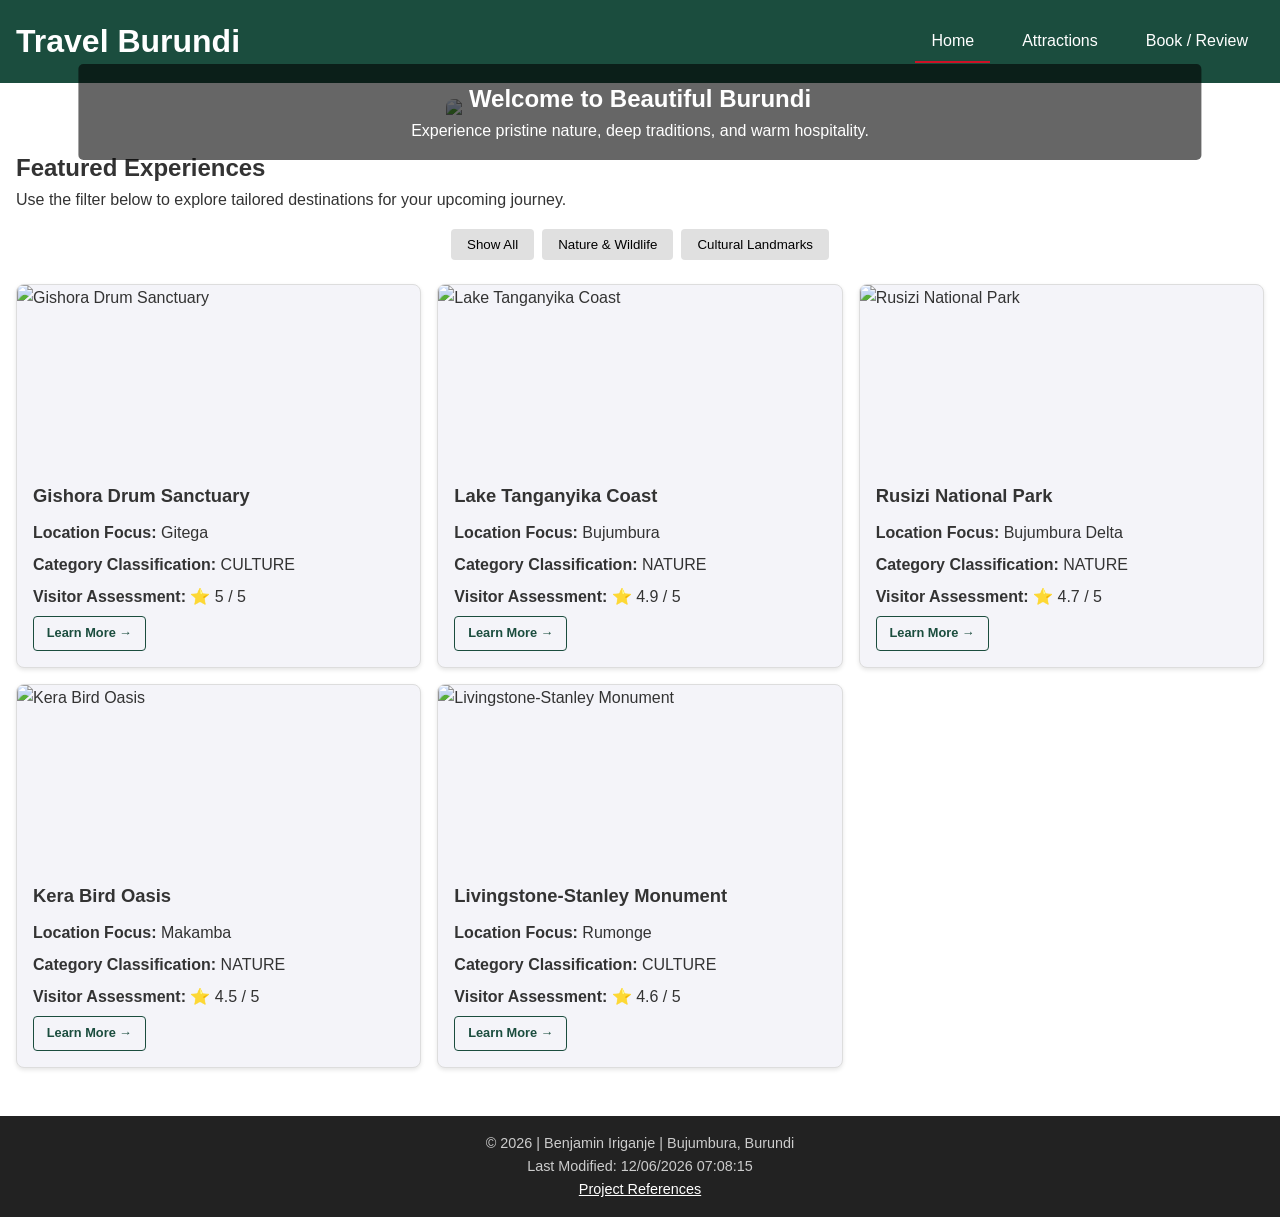
==== index.html @ 4012b10c "first commit" ====
<!DOCTYPE html>
<html lang="en">
<head>
    <meta charset="UTF-8">
    <meta name="viewport" content="width=device-width, initial-scale=1.0">
    <title>Travel Burundi - Discover the Heart of Africa</title>
    <meta name="description" content="Explore the beautiful landscapes, rich culture, and ecotourism of Burundi. Plan your trip to Lake Tanganyika and more.">
    <link rel="stylesheet" href="project/styles/project.css">
    <script src="project/scripts/project.js" defer></script>
</head>
<body>
    <header>
        <h1>Travel Burundi</h1>
        <nav>
            <button id="menu-toggle" aria-label="Toggle Menu">&#9776;</button>
            <ul id="nav-menu">
                <li><a href="project/index.html" class="active">Home</a></li>
                <li><a href="project/attractions.html">Attractions</a></li>
                <li><a href="project/form.html">Book / Review</a></li>
            </ul>
        </nav>
    </header>

    <main>
        <section class="hero">
            <img src="project/images/hero-optimized.webp" alt="Scenic view of Lake Tanganyika shoreline in Burundi" loading="lazy">
            <div class="hero-text">
                <h2>Welcome to Beautiful Burundi</h2>
                <p>Experience pristine nature, deep traditions, and warm hospitality.</p>
            </div>
        </section>

        <section class="intro">
            <h2>Featured Experiences</h2>
            <p>Use the filter below to explore tailored destinations for your upcoming journey.</p>
            <div class="filter-controls">
                <button id="btn-all" class="filter-btn">Show All</button>
                <button id="btn-nature" class="filter-btn">Nature & Wildlife</button>
                <button id="btn-culture" class="filter-btn">Cultural Landmarks</button>
            </div>
            <div id="destinations-grid" class="grid-container"></div>
        </section>
    </main>

    <footer>
        <p>&copy; <span id="current-year"></span> | Benjamin Iriganje | Bujumbura, Burundi</p>
        <p>Last Modified: <span id="last-modified"></span></p>
        <p><a href="references.html">Project References</a></p>
    </footer>
</body>
</html>
---- project/styles/project.css ----
/* Color Palette Variables */
:root {
    --primary-color: #1b4d3e; /* Forest Green tint matching Burundi's environment */
    --secondary-color: #ce1126; /* Deep Red accent */
    --accent-color: #f4f4f9;
    --text-color: #333333;
    --font-stack: 'Segoe UI', Tahoma, Geneva, Verdana, sans-serif;
}

/* Base Formats */
* {
    box-sizing: border-box;
    margin: 0;
    padding: 0;
}

body {
    font-family: var(--font-stack);
    color: var(--text-color);
    background-color: #ffffff;
    line-height: 1.6;
}

/* Header & Navigation Layout */
header {
    background-color: var(--primary-color);
    color: white;
    padding: 1rem;
    display: flex;
    justify-content: space-between;
    align-items: center;
}

nav ul {
    list-style: none;
    display: none; /* Collapsed view for mobile first */
    flex-direction: column;
}

nav ul.show {
    display: flex;
}

nav ul li a {
    color: white;
    text-decoration: none;
    padding: 0.5rem 1rem;
    display: block;
}

nav ul li a.active, nav ul li a:hover {
    border-bottom: 2px solid var(--secondary-color);
}

#menu-toggle {
    background: none;
    border: none;
    color: white;
    font-size: 1.5rem;
    cursor: pointer;
}

/* Main Content Blocks */
main {
    padding: 1rem;
}

.hero {
    position: relative;
    text-align: center;
    color: white;
    margin-bottom: 1.5rem;
}

.hero img {
    width: 100%;
    height: 250px;
    object-fit: cover;
    border-radius: 8px;
}

.hero-text {
    position: absolute;
    top: 50%;
    left: 50%;
    transform: translate(-50%, -50%);
    background: rgba(0, 0, 0, 0.6);
    padding: 1rem;
    width: 90%;
    border-radius: 5px;
}

/* Dynamic Grid / Cards Layout Style Updates */
.filter-controls {
    margin: 1rem 0;
    display: flex;
    gap: 0.5rem;
    justify-content: center;
}

.filter-btn {
    padding: 0.5rem 1rem;
    background-color: #e0e0e0;
    border: none;
    cursor: pointer;
    border-radius: 4px;
}

.filter-btn:hover {
    background-color: var(--primary-color);
    color: white;
}

.grid-container {
    display: grid;
    grid-template-columns: 1fr;
    gap: 1rem;
    margin-top: 1.5rem;
}

/* Updated Card Styles for handling images properly */
.card {
    border: 1px solid #ddd;
    border-radius: 8px;
    padding: 0; /* Clear padding to let the image flush to top corners */
    background-color: var(--accent-color);
    box-shadow: 0 2px 4px rgba(0,0,0,0.1);
    display: flex;
    flex-direction: column;
    overflow: hidden;
}

.card-image-container {
    width: 100%;
    height: 180px; /* Uniform constraint for alignments */
    overflow: hidden;
}

.card-image-container img {
    width: 100%;
    height: 100%;
    object-fit: cover;
    display: block;
}

.card-content {
    padding: 1rem;
    display: flex;
    flex-direction: column;
    gap: 0.4rem;
    flex-grow: 1;
}

.card h3 {
    font-size: 1.15rem;
    margin-bottom: 0.2rem;
}

/* Styled Learn More Buttons inside individual cards */
.learn-more-btn {
    display: inline-block;
    margin-top: auto; /* Push down cleanly */
    padding: 0.4rem 0.8rem;
    border: 1px solid var(--primary-color);
    background-color: transparent;
    color: var(--primary-color);
    text-decoration: none;
    font-weight: bold;
    font-size: 0.8rem;
    width: max-content;
    border-radius: 4px;
}

.learn-more-btn:hover {
    background-color: var(--primary-color);
    color: white;
}

/* Form Styles */
form {
    display: flex;
    flex-direction: column;
    max-width: 500px;
    margin: 0 auto;
    gap: 0.8rem;
}

input, select, textarea {
    padding: 0.6rem;
    border: 1px solid #ccc;
    border-radius: 4px;
    width: 100%;
}

button[type="submit"] {
    background-color: var(--primary-color);
    color: white;
    padding: 0.8rem;
    border: none;
    cursor: pointer;
    border-radius: 4px;
    font-weight: bold;
}

button[type="submit"]:hover {
    background-color: #123329;
}

.stats-counter {
    text-align: center;
    font-weight: bold;
    color: var(--secondary-color);
    margin-bottom: 1rem;
}

/* Footer layout */
footer {
    background-color: #222;
    color: #ccc;
    text-align: center;
    padding: 1rem;
    margin-top: 2rem;
    font-size: 0.9rem;
}

footer a {
    color: white;
}

/* Responsive Breakpoints Larger Screens */
@media (min-width: 48rem) {
    #menu-toggle {
        display: none; /* Hide burger icon */
    }

    nav ul {
        display: flex; /* Always display row links */
        flex-direction: row;
        gap: 1rem;
    }

    .grid-container {
        grid-template-columns: repeat(2, 1fr);
    }

    .hero img {
        height: 400px;
    }
}

@media (min-width: 64rem) {
    .grid-container {
        grid-template-columns: repeat(3, 1fr);
    }
}
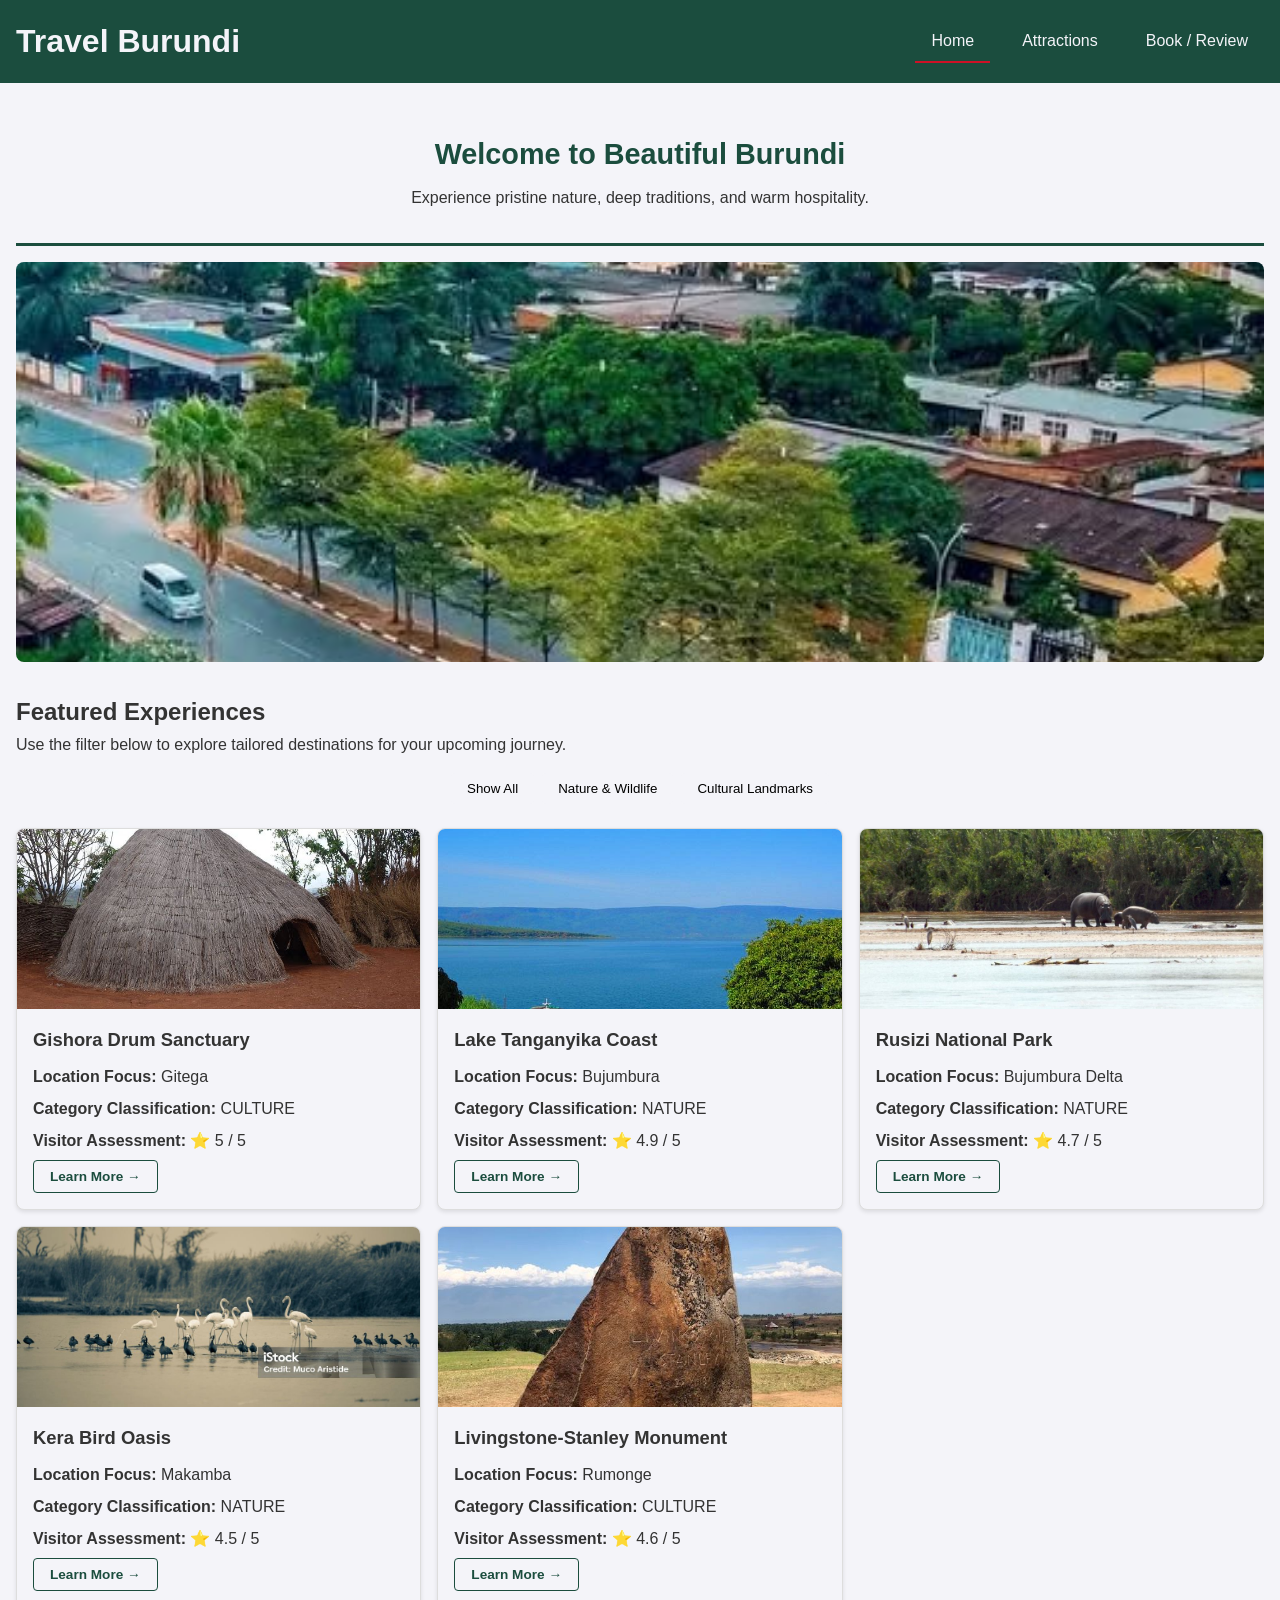
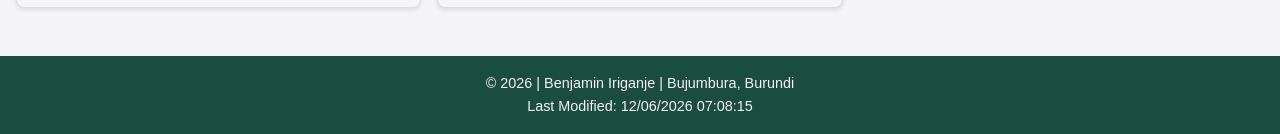
==== commit 13e3c1a8: "first commit" ====
--- a/index.html
+++ b/index.html
@@ -5,6 +5,7 @@
     <meta name="viewport" content="width=device-width, initial-scale=1.0">
     <title>Travel Burundi - Discover the Heart of Africa</title>
     <meta name="description" content="Explore the beautiful landscapes, rich culture, and ecotourism of Burundi. Plan your trip to Lake Tanganyika and more.">
+    <meta name="author" content="Benjamin Iriganje">
     <link rel="stylesheet" href="project/styles/project.css">
     <script src="project/scripts/project.js" defer></script>
 </head>
@@ -22,12 +23,13 @@
     </header>
 
     <main>
+        <section class="welcome-banner">
+            <h2>Welcome to Beautiful Burundi</h2>
+            <p>Experience pristine nature, deep traditions, and warm hospitality.</p>
+        </section>
+
         <section class="hero">
-            <img src="project/images/hero-optimized.webp" alt="Scenic view of Lake Tanganyika shoreline in Burundi" loading="lazy">
-            <div class="hero-text">
-                <h2>Welcome to Beautiful Burundi</h2>
-                <p>Experience pristine nature, deep traditions, and warm hospitality.</p>
-            </div>
+            <img src="project/images/welcome.jpg" alt="Scenic view of Lake Tanganyika shoreline in Burundi" loading="lazy">
         </section>
 
         <section class="intro">
@@ -42,10 +44,17 @@
         </section>
     </main>
 
+    <div id="info-modal" class="modal-overlay">
+        <div class="modal-content">
+            <span id="close-modal" class="close-btn">&times;</span>
+            <h3 id="modal-title"></h3>
+            <p id="modal-text"></p>
+        </div>
+    </div>
+
     <footer>
         <p>&copy; <span id="current-year"></span> | Benjamin Iriganje | Bujumbura, Burundi</p>
         <p>Last Modified: <span id="last-modified"></span></p>
-        <p><a href="references.html">Project References</a></p>
     </footer>
 </body>
 </html>
--- a/project/styles/project.css
+++ b/project/styles/project.css
@@ -17,14 +17,14 @@
 body {
     font-family: var(--font-stack);
     color: var(--text-color);
-    background-color: #ffffff;
+    background-color: var(--accent-color);
     line-height: 1.6;
 }
 
 /* Header & Navigation Layout */
 header {
     background-color: var(--primary-color);
-    color: white;
+    color: var(--accent-color);
     padding: 1rem;
     display: flex;
     justify-content: space-between;
@@ -42,7 +42,7 @@
 }
 
 nav ul li a {
-    color: white;
+    color: var(--accent-color);
     text-decoration: none;
     padding: 0.5rem 1rem;
     display: block;
@@ -55,7 +55,7 @@
 #menu-toggle {
     background: none;
     border: none;
-    color: white;
+    color: var(--accent-color);
     font-size: 1.5rem;
     cursor: pointer;
 }
@@ -65,10 +65,24 @@
     padding: 1rem;
 }
 
+/* Redesigned Welcome Banner Section Elements */
+.welcome-banner {
+    text-align: center;
+    background-color: var(--accent-color);
+    padding: 2rem 1rem;
+    border-bottom: 3px solid var(--primary-color);
+    margin-bottom: 1rem;
+}
+
+.welcome-banner h2 {
+    color: var(--primary-color);
+    font-size: 1.8rem;
+    margin-bottom: 0.5rem;
+}
+
 .hero {
     position: relative;
     text-align: center;
-    color: white;
     margin-bottom: 1.5rem;
 }
 
@@ -79,17 +93,6 @@
     border-radius: 8px;
 }
 
-.hero-text {
-    position: absolute;
-    top: 50%;
-    left: 50%;
-    transform: translate(-50%, -50%);
-    background: rgba(0, 0, 0, 0.6);
-    padding: 1rem;
-    width: 90%;
-    border-radius: 5px;
-}
-
 /* Dynamic Grid / Cards Layout Style Updates */
 .filter-controls {
     margin: 1rem 0;
@@ -100,7 +103,7 @@
 
 .filter-btn {
     padding: 0.5rem 1rem;
-    background-color: #e0e0e0;
+    background-color: var(--accent-color);
     border: none;
     cursor: pointer;
     border-radius: 4px;
@@ -108,7 +111,7 @@
 
 .filter-btn:hover {
     background-color: var(--primary-color);
-    color: white;
+    color: var(--accent-color);
 }
 
 .grid-container {
@@ -122,7 +125,7 @@
 .card {
     border: 1px solid #ddd;
     border-radius: 8px;
-    padding: 0; /* Clear padding to let the image flush to top corners */
+    padding: 0; 
     background-color: var(--accent-color);
     box-shadow: 0 2px 4px rgba(0,0,0,0.1);
     display: flex;
@@ -132,7 +135,7 @@
 
 .card-image-container {
     width: 100%;
-    height: 180px; /* Uniform constraint for alignments */
+    height: 180px; 
     overflow: hidden;
 }
 
@@ -156,24 +159,68 @@
     margin-bottom: 0.2rem;
 }
 
-/* Styled Learn More Buttons inside individual cards */
+/* Styled Interactive Learn More Buttons inside individual cards */
 .learn-more-btn {
     display: inline-block;
-    margin-top: auto; /* Push down cleanly */
-    padding: 0.4rem 0.8rem;
+    margin-top: auto; 
+    padding: 0.5rem 1rem;
     border: 1px solid var(--primary-color);
     background-color: transparent;
     color: var(--primary-color);
-    text-decoration: none;
     font-weight: bold;
-    font-size: 0.8rem;
+    font-size: 0.85rem;
     width: max-content;
     border-radius: 4px;
+    cursor: pointer;
+    transition: all 0.2s ease-in-out;
 }
 
 .learn-more-btn:hover {
     background-color: var(--primary-color);
-    color: white;
+    color: var(--accent-color);
+}
+
+/* Modal Popup Window Component Styling */
+.modal-overlay {
+    display: none; 
+    position: fixed; 
+    top: 0; 
+    left: 0; 
+    width: 100%; 
+    height: 100%; 
+    background: rgba(0, 0, 0, 0.7); 
+    z-index: 1000; 
+    justify-content: center; 
+    align-items: center;
+}
+
+.modal-content {
+    background: var(--accent-color); 
+    padding: 2rem; 
+    border-radius: 8px; 
+    max-width: 500px; 
+    width: 90%; 
+    position: relative;
+    box-shadow: 0 4px 15px rgba(0,0,0,0.2);
+}
+
+.close-btn {
+    position: absolute; 
+    top: 10px; 
+    right: 15px; 
+    font-size: 1.7rem; 
+    cursor: pointer; 
+    font-weight: bold;
+    color: #666;
+}
+
+.close-btn:hover {
+    color: var(--secondary-color);
+}
+
+#modal-title {
+    margin-bottom: 1rem; 
+    color: var(--primary-color);
 }
 
 /* Form Styles */
@@ -194,7 +241,7 @@
 
 button[type="submit"] {
     background-color: var(--primary-color);
-    color: white;
+    color: var(--accent-color);
     padding: 0.8rem;
     border: none;
     cursor: pointer;
@@ -215,8 +262,8 @@
 
 /* Footer layout */
 footer {
-    background-color: #222;
-    color: #ccc;
+    background-color: var(--primary-color);
+    color: var(--accent-color);
     text-align: center;
     padding: 1rem;
     margin-top: 2rem;
@@ -224,17 +271,17 @@
 }
 
 footer a {
-    color: white;
+    color: var(--accent-color);
 }
 
 /* Responsive Breakpoints Larger Screens */
 @media (min-width: 48rem) {
     #menu-toggle {
-        display: none; /* Hide burger icon */
+        display: none; 
     }
 
     nav ul {
-        display: flex; /* Always display row links */
+        display: flex; 
         flex-direction: row;
         gap: 1rem;
     }
